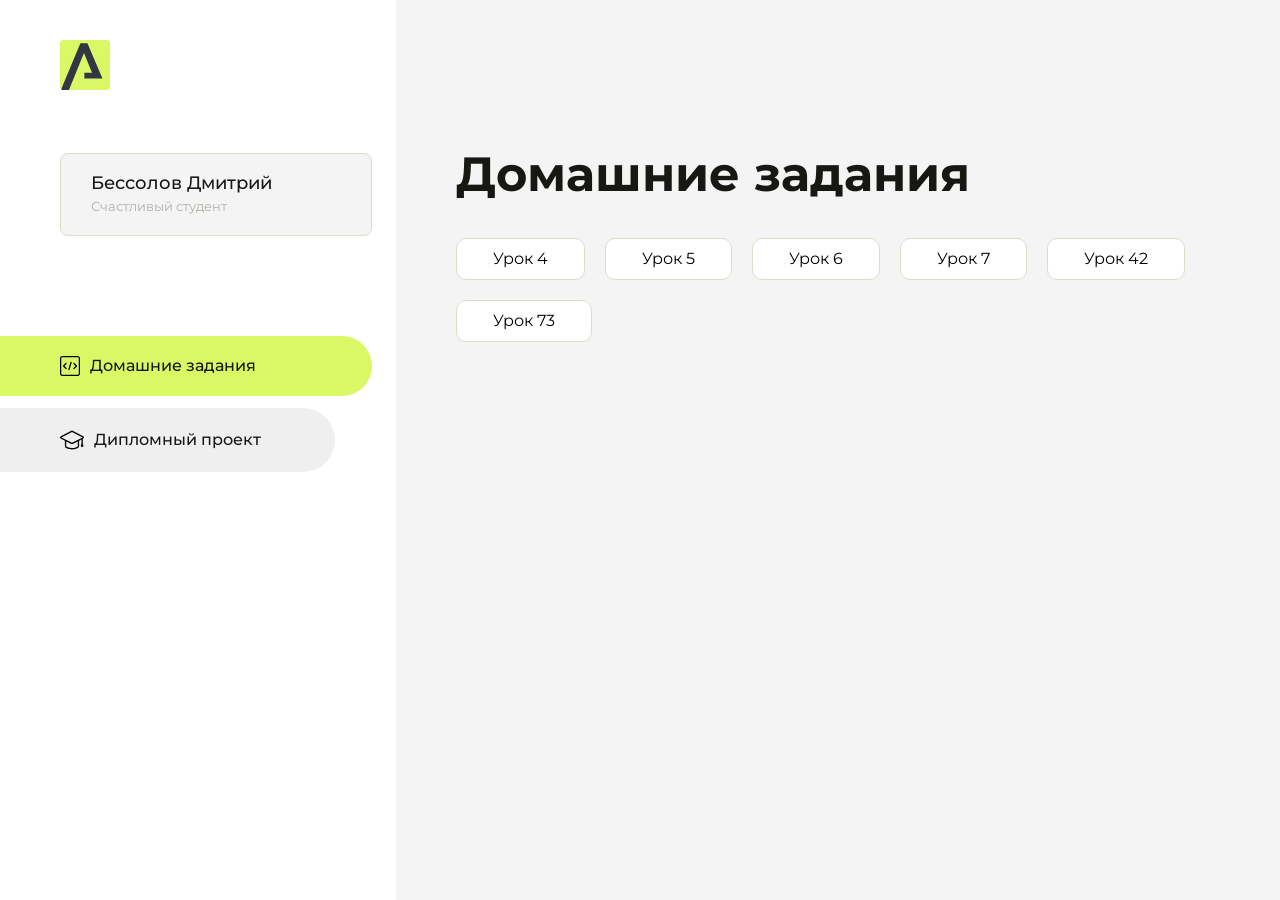
==== index.html @ bf375be1 "Update index.html" ====
<!DOCTYPE html>
<html lang="en">
<head>
    <meta charset="UTF-8">
    <meta name="viewport" content="width=device-width, initial-scale=1.0">
    <title>Домашняя работа</title>
    <link rel="shortcut icon" href="src/logo.ico" type="image/x-icon">
    <link rel="preconnect" href="https://fonts.googleapis.com">
    <link rel="preconnect" href="https://fonts.gstatic.com" crossorigin>
    <link href="https://fonts.googleapis.com/css2?family=Montserrat:wght@400;500;700&family=Rubik:wght@500&display=swap"
          rel="stylesheet">
    <link rel="stylesheet" href="src/style.css">
</head>
<body id="body">
<div class="overlay" id="overlay"></div>
<div class="layout">
    <div class="burger" id="burger">
        <svg viewBox="0 0 24 24" fill="none" xmlns="http://www.w3.org/2000/svg">
            <g id="SVGRepo_bgCarrier" stroke-width="0"></g>
            <g id="SVGRepo_tracerCarrier" stroke-linecap="round" stroke-linejoin="round"></g>
            <g id="SVGRepo_iconCarrier">
                <path d="M4 18L20 18" stroke="#DAF765" stroke-width="2" stroke-linecap="round"></path>
                <path d="M4 12L20 12" stroke="#DAF765" stroke-width="2" stroke-linecap="round"></path>
                <path d="M4 6L20 6" stroke="#DAF765" stroke-width="2" stroke-linecap="round"></path>
            </g>
        </svg>
    </div>
    <aside class="sidebar" id="sidebar">
        <div class="sidebar__inner">
            <div class="logo">
                <svg width="50" height="50" viewBox="0 0 50 50" fill="none" xmlns="http://www.w3.org/2000/svg">
                    <g clip-path="url(#clip0_513_74730)">
                        <path d="M46.17 -0.257004H3.83C1.57281 -0.257004 -0.257 1.57281 -0.257 3.83V46.17C-0.257 48.4272 1.57281 50.257 3.83 50.257H46.17C48.4272 50.257 50.257 48.4272 50.257 46.17V3.83C50.257 1.57281 48.4272 -0.257004 46.17 -0.257004Z"
                              fill="#DAF765"/>
                        <path d="M24.375 38.4H42.461L27.441 3.1585H20.4355C20.4355 3.1585 6.7895 35.881 1.1945 49.294C2.015 50.0275 3.0945 50.257 3.6945 50.257H8.8445L23.954 13.07L32.0465 32.8285H24.375V38.4Z"
                              fill="#323843"/>
                    </g>
                    <defs>
                        <clipPath id="clip0_513_74730">
                            <rect width="50" height="50" fill="white"/>
                        </clipPath>
                    </defs>
                </svg>
            </div>
            <div class="sidebar__user">
                <div class="sidebar__name">Бессолов Дмитрий</div>
                <div class="sidebar__text">Счастливый студент</div>
            </div>
            <div class="sidebar__tabs">
                <div class="sidebar__item">
                    <button class="sidebar__button active" id="tasks">
                        <svg xmlns="http://www.w3.org/2000/svg" width="20" height="20" viewBox="0 0 20 20" fill="none">
                            <g clip-path="url(#clip0_704_74543)">
                                <path d="M17.7083 20H2.29167C1.0275 20 0 18.9725 0 17.7083V2.29167C0 1.0275 1.0275 0 2.29167 0H17.7083C18.9725 0 20 1.0275 20 2.29167V17.7083C20 18.9725 18.9725 20 17.7083 20ZM2.29167 1.25C1.7175 1.25 1.25 1.7175 1.25 2.29167V17.7083C1.25 18.2825 1.7175 18.75 2.29167 18.75H17.7083C18.2825 18.75 18.75 18.2825 18.75 17.7083V2.29167C18.75 1.7175 18.2825 1.25 17.7083 1.25H2.29167Z"
                                      fill="black"/>
                                <path d="M6.04167 13.125C5.88167 13.125 5.72167 13.0642 5.6 12.9417L3.1 10.4417C2.85583 10.1975 2.85583 9.80167 3.1 9.5575L5.6 7.0575C5.84417 6.81333 6.24 6.81333 6.48417 7.0575C6.72833 7.30167 6.72833 7.6975 6.48417 7.94167L4.42583 10L6.48417 12.0583C6.72833 12.3025 6.72833 12.6983 6.48417 12.9425C6.36167 13.0642 6.20167 13.125 6.04167 13.125Z"
                                      fill="black"/>
                                <path d="M8.95833 14.1667C8.9 14.1667 8.84 14.1583 8.78167 14.1417C8.45083 14.0442 8.26083 13.6967 8.35833 13.3658L10.4417 6.28251C10.5392 5.95084 10.8892 5.76417 11.2175 5.85917C11.5483 5.95667 11.7383 6.30417 11.6408 6.63501L9.5575 13.7183C9.47833 13.9908 9.22833 14.1667 8.95833 14.1667Z"
                                      fill="black"/>
                                <path d="M13.9583 13.125C13.7983 13.125 13.6383 13.0642 13.5167 12.9417C13.2725 12.6975 13.2725 12.3017 13.5167 12.0575L15.575 9.99916L13.5167 7.94083C13.2725 7.69666 13.2725 7.30083 13.5167 7.05666C13.7608 6.81249 14.1567 6.81249 14.4008 7.05666L16.9008 9.55666C17.145 9.80083 17.145 10.1967 16.9008 10.4408L14.4008 12.9408C14.2783 13.0642 14.1183 13.125 13.9583 13.125Z"
                                      fill="black"/>
                            </g>
                            <defs>
                                <clipPath id="clip0_704_74543">
                                    <rect width="20" height="20" fill="white"/>
                                </clipPath>
                            </defs>
                        </svg>
                        <span>Домашние задания</span></button>
                </div>
                <div class="sidebar__item">
                    <button class="sidebar__button" id="diplom">
                        <svg xmlns="http://www.w3.org/2000/svg" width="24" height="24" viewBox="0 0 24 24" fill="none">
                            <g clip-path="url(#clip0_704_74553)">
                                <path d="M23.2628 10.5971C23.7176 10.365 24 9.90375 24 9.39337C24 8.883 23.7176 8.42175 23.2628 8.18962L12.6135 2.75362C12.2291 2.55824 11.7705 2.55787 11.3854 2.75399L0.736875 8.19C0.282375 8.42175 0 8.883 0 9.39337C0 9.90375 0.282375 10.365 0.736875 10.5971L4.89038 12.7177V18.2074C4.89038 19.8154 8.412 21.393 12 21.393C15.5884 21.393 19.1096 19.815 19.1096 18.2074V12.7174L21.4609 11.517V15.8017L20.901 17.2305C20.7409 17.6389 20.7934 18.0994 21.0405 18.4616C21.2876 18.8246 21.6979 19.041 22.1366 19.041C22.5754 19.041 22.9852 18.8246 23.2324 18.462C23.4795 18.099 23.532 17.6385 23.3719 17.2301L22.8124 15.8021V10.827L23.2628 10.5971ZM17.7623 18.1721C17.6198 18.6375 15.3491 20.0419 12 20.0419C8.65088 20.0419 6.38025 18.6375 6.2415 18.2074V12.3037L6.23887 12.3019C6.23812 12.057 6.1065 11.8207 5.87325 11.7019L1.3515 9.39337L12 3.95737L22.6489 9.39337L12 14.8294L5.87325 11.7019C5.54063 11.5331 4.6695 11.6674 4.5 12C4.33012 12.3322 4.55813 12.5479 4.89038 12.7177L11.3857 16.0331C11.5781 16.1314 11.7889 16.1805 12 16.1805C12.2107 16.1805 12.4222 16.1314 12.6146 16.0331L17.7593 13.407L17.7623 18.1721Z"
                                      fill="black"/>
                            </g>
                            <defs>
                                <clipPath id="clip0_704_74553">
                                    <rect width="24" height="24" fill="white"/>
                                </clipPath>
                            </defs>
                        </svg>
                        <span>Дипломный проект</span></button>
                </div>
            </div>
        </div>

    </aside>
    <div class="content">
        <div class="container">
            <div class="content__block" id="tasksBlock">
                <div class="content__title">Домашние задания</div>
                <ul class="content__list">
                    <li class="content__list-item">
                        <a href="666/index.html">Урок 4</a>
                    </li>
                <li class="content__list-item">
                        <a href="888/article.html">Урок 5</a>
                    </li>
                                    <li class="content__list-item">
                        <a href="999/index.html">Урок 6</a>
                    </li>
                    <li class="content__list-item">
                        <a href="1561/article.html">Урок 7</a>
                    </li>
                     <li class="content__list-item">
                        <a href="3344/index.html">Урок 42</a>
                    </li>
                    <li class="content__list-item">
                        <a href="3344/index.html">Урок 73</a>
                    </li>
                </ul>
            </div>
            <div class="content__block hidden" id="diplomBlock">
                <div class="content__title">Дипломный проект</div>
                <div class="content__list-diplom">
                    <a href="ПАПКА-С-НОМЕРОМ-УРОКА">Ссылка на ДЗ</a>
                </div>
                <div class="content__decor">
                    <div class="content__decor-text">Давай проверим, чему ты научился!</div>
                    <div class="content__decor-img">
                        <img src="src/decor.png" alt="decor">
                    </div>
                </div>
            </div>
        </div>
    </div>
</div>
<script src="src/index.js"></script>
</body>
</html>
---- src/style.css ----
*{padding: 0;margin: 0;border: 0;}
*,*:before,*:after{-webkit-box-sizing: border-box;box-sizing: border-box;}
:focus,:active{outline: none;}
a:focus,a:active{outline: none;}
nav,footer,header,aside{display: block;}
html,body{
    height:100%;width:100%;
    font-size:100%;line-height:1;-ms-text-size-adjust:100%;-moz-text-size-adjust:100%;-webkit-text-size-adjust:100%;}
input,button,textarea{font-family:inherit;}
input::-ms-clear{display: none;}
button{cursor: pointer;}
button::-moz-focus-inner{padding:0;border:0;}
a,a:visited{text-decoration: none;}
a:hover{text-decoration: none;}
ul li{list-style: none;}
img{vertical-align: top;}
h1,h2,h3,h4,h5,h6{font-size:inherit;font-weight: inherit;}
a{color:inherit;}



body {
    font-family: "Montserrat",SansSerif;
    color: black;
}

body.overflow {
    overflow: hidden;
}



.layout {
    display: -webkit-box;
    display: -ms-flexbox;
    display: flex;
    min-height: 100vh;
}

.sidebar {
    padding: 40px 24px 40px 0;
    -ms-flex-negative: 0;
    flex-shrink: 0;
    background-color: white;
}



.content {
    -webkit-box-flex: 1;
    -ms-flex-positive: 1;
    flex-grow: 1;
    background-color: #F4F4F4;
}

.container {
    display: -webkit-box;
    display: -ms-flexbox;
    display: flex;
    -webkit-box-orient: vertical;
    -webkit-box-direction: normal;
    -ms-flex-direction: column;
    flex-direction: column;
    -webkit-box-pack: center;
    -ms-flex-pack: center;
    justify-content: center;
    -webkit-box-align: center;
    -ms-flex-align: center;
    align-items: center;
    padding: 150px 60px 80px 60px;
}


.logo {
    margin-left: 60px;
    margin-bottom: 60px;
}

.sidebar__user {
    background-color: #F4F4F4;
    padding: 20px 30px;
    margin-left: 60px;
    margin-bottom: 100px;
    border-radius: 8px;
    border: 1px solid #DADEC9;
}

.sidebar__name {
    color:#161814;
    font-size: 18px;
    font-weight: 500;
    margin-bottom: 6px;
}

.sidebar__text {
    color: #AFB1A7;
    font-size: 13px;
    font-weight: 400;
    line-height: 130%; /* 16.9px */
}

.sidebar__item {
    width: 372px;
}

.sidebar__button {
    display: -webkit-box;
    display: -ms-flexbox;
    display: flex;
    -webkit-box-align: center;
    -ms-flex-align: center;
    align-items: center;
    gap: 10px;
    padding: 20px 60px;
    margin-bottom: 12px;
    border-radius: 0px 100px 100px 0px;
    -webkit-transition: all .5s;
    -o-transition: all .5s;
    transition: all .5s;
    cursor: pointer;
    width: 90%;
    color:#161814;
    font-size: 16px;
    font-weight: 500;
}

.sidebar__button.active , .sidebar__button:hover {
    width: 100%;
    background-color: #DAF765;
}


.content__title {
    color: #161814;
    font-size: 48px;
    font-weight: 700;
    margin-bottom: 40px;
}

.content__list {
    display: -webkit-box;
    display: -ms-flexbox;
    display: flex;
    -webkit-box-align: center;
    -ms-flex-align: center;
    align-items: center;
    -ms-flex-wrap: wrap;
    flex-wrap: wrap;
    gap: 20px;
}



.content__list-item  {
    cursor: pointer;
    padding: 12px 18px;
    background-color: #fff;
    border-radius: 10px;
    border: 1px solid #DADEC9;
    -webkit-transition: all .3s;
    -o-transition: all .3s;
    transition: all .3s;
}

.content__list-item:hover,.content__list-diplom:hover {
    background-color: #AFB1A7;
}

li a {
    padding: 12px 18px;

}


.content__list-diplom {
    -webkit-transition: all .3s;
    -o-transition: all .3s;
    transition: all .3s;
    display: inline-block;
    padding: 12px 18px;
    background-color: #fff;
    border-radius: 10px;
    border: 1px solid #DADEC9;
}

.content__decor {
    display: -webkit-box;
    display: -ms-flexbox;
    display: flex;
    -webkit-box-align: center;
    -ms-flex-align: center;
    align-items: center;
}

.content__decor-text {
    color:#BEDD44;
    font-size: 36px;
    font-weight: 700;
    line-height: 110%; /* 39.6px */
}

.content__block {
    max-width: 1200px;
}

.content__block.hidden {
    display: none;
}

.content__decor-img img{
    width: 100%;
}

.burger {
    display: none;
    padding: 5px;
    position: fixed;
    top: 3%;
    right: 7%;
    width: 40px;
    height: 40px;
    background-color: #161814;
    border-radius: 50%;
    z-index: 10;
    border: 1px solid #DAF765;
}

@media (max-width: 768px) {
    .burger {
        display: block;
    }

    .sidebar {
        -webkit-transition: all .3s;
        -o-transition: all .3s;
        transition: all .3s;
        -webkit-transform: translateX(-100%);
        -ms-transform: translateX(-100%);
        transform: translateX(-100%);
        position: fixed;
        top: 0;
        left: 0;
        bottom: 0;
        z-index: 5;
    }

    .sidebar.show {
        -webkit-transform: translateX(0%);
        -ms-transform: translateX(0%);
        transform: translateX(0%);
    }

    .overlay {
        opacity: 0;
        pointer-events: none;
        -webkit-transition: all .3s;
        -o-transition: all .3s;
        transition: all .3s;
        position: absolute;
        top: 0;
        right: 0;
        left: 0;
        bottom: 0;
        z-index: 3;
        background-color: #000000e0;
    }

    .overlay.show {
        opacity: 1;
        pointer-events: all;
    }

    .container {
        padding: 40px 20px;
        min-height: 100%;
    }

    .content__decor {
        margin-top: 20px;
        -webkit-box-orient: vertical;
        -webkit-box-direction: normal;
        -ms-flex-direction: column;
        flex-direction: column;
    }
}

@media (max-width: 400px) {
    .sidebar__user {
        margin-left: 0;
    }
}
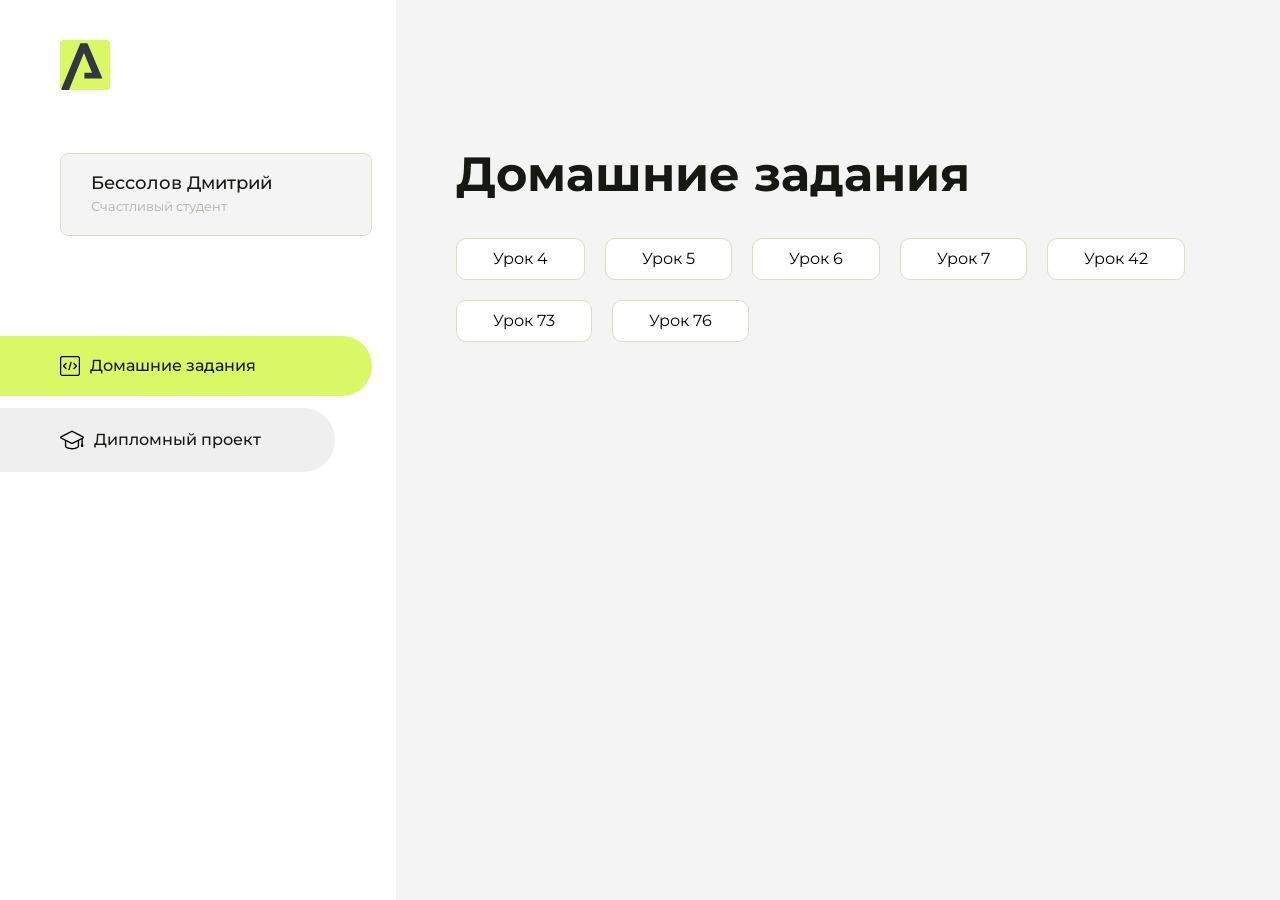
==== commit 954756fa: "Update index.html" ====
--- a/index.html
+++ b/index.html
@@ -110,6 +110,9 @@
                     <li class="content__list-item">
                         <a href="3344/index.html">Урок 73</a>
                     </li>
+                     <li class="content__list-item">
+                        <a href="1561/index.html">Урок 76</a>
+                    </li>
                 </ul>
             </div>
             <div class="content__block hidden" id="diplomBlock">
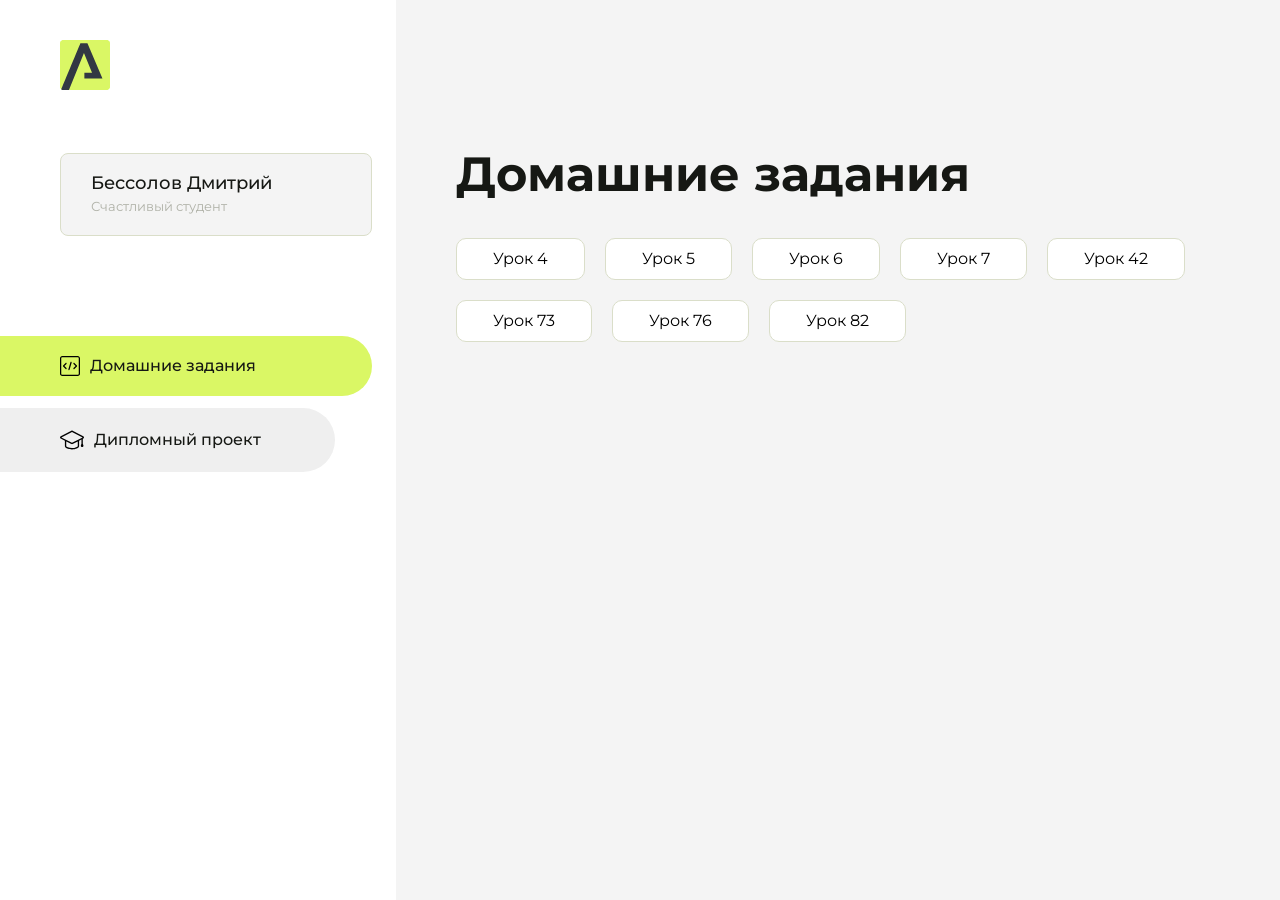
==== commit 9a252ee8: "Update index.html" ====
--- a/index.html
+++ b/index.html
@@ -113,6 +113,9 @@
                      <li class="content__list-item">
                         <a href="1561/index.html">Урок 76</a>
                     </li>
+                     <li class="content__list-item">
+                        <a href="1464/index.html">Урок 82</a>
+                    </li>
                 </ul>
             </div>
             <div class="content__block hidden" id="diplomBlock">
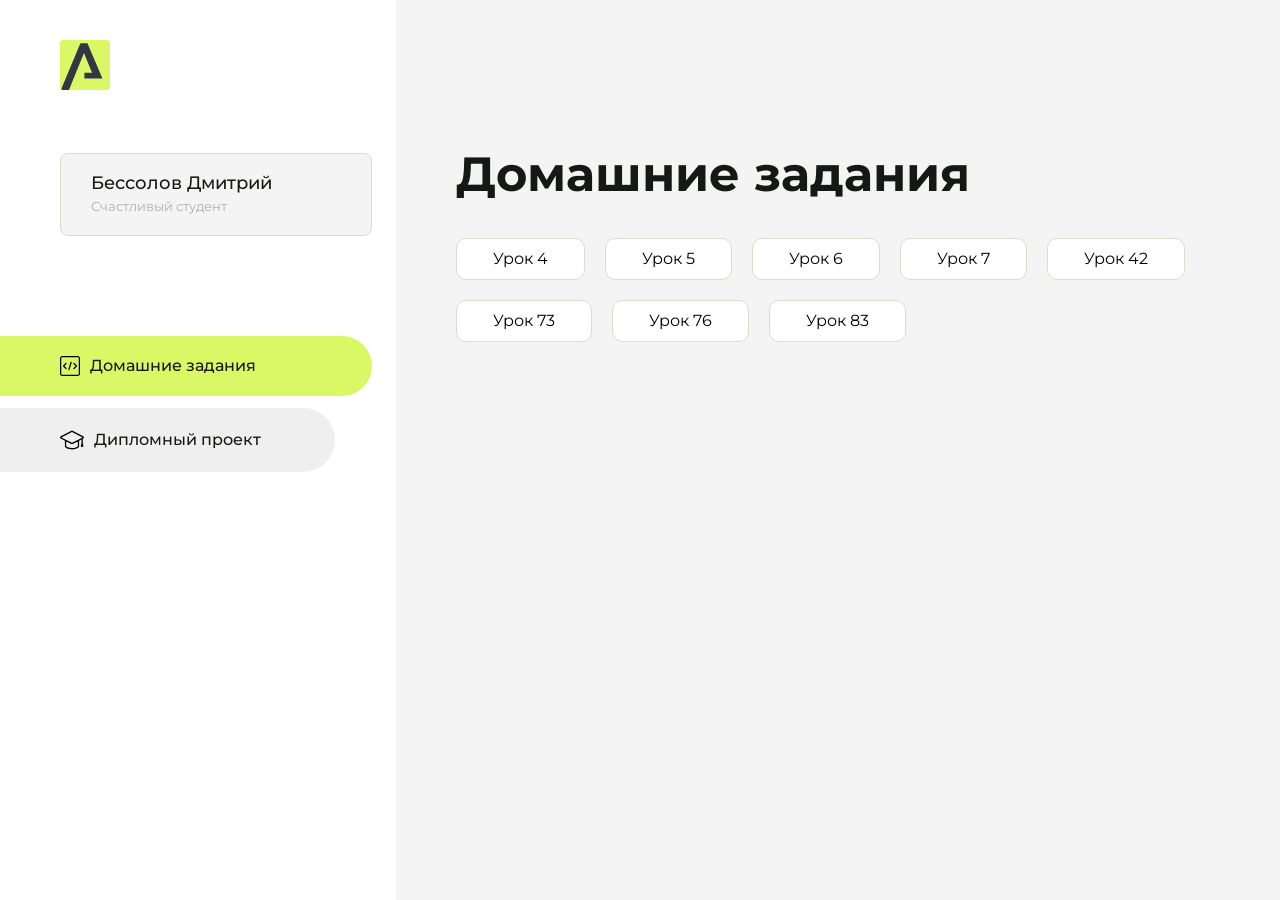
==== commit c2d53b43: "Update index.html" ====
--- a/index.html
+++ b/index.html
@@ -113,8 +113,8 @@
                      <li class="content__list-item">
                         <a href="1561/index.html">Урок 76</a>
                     </li>
-                     <li class="content__list-item">
-                        <a href="1464/index.html">Урок 82</a>
+                    <li class="content__list-item">
+                        <a href="1464/index.html">Урок 83</a>
                     </li>
                 </ul>
             </div>
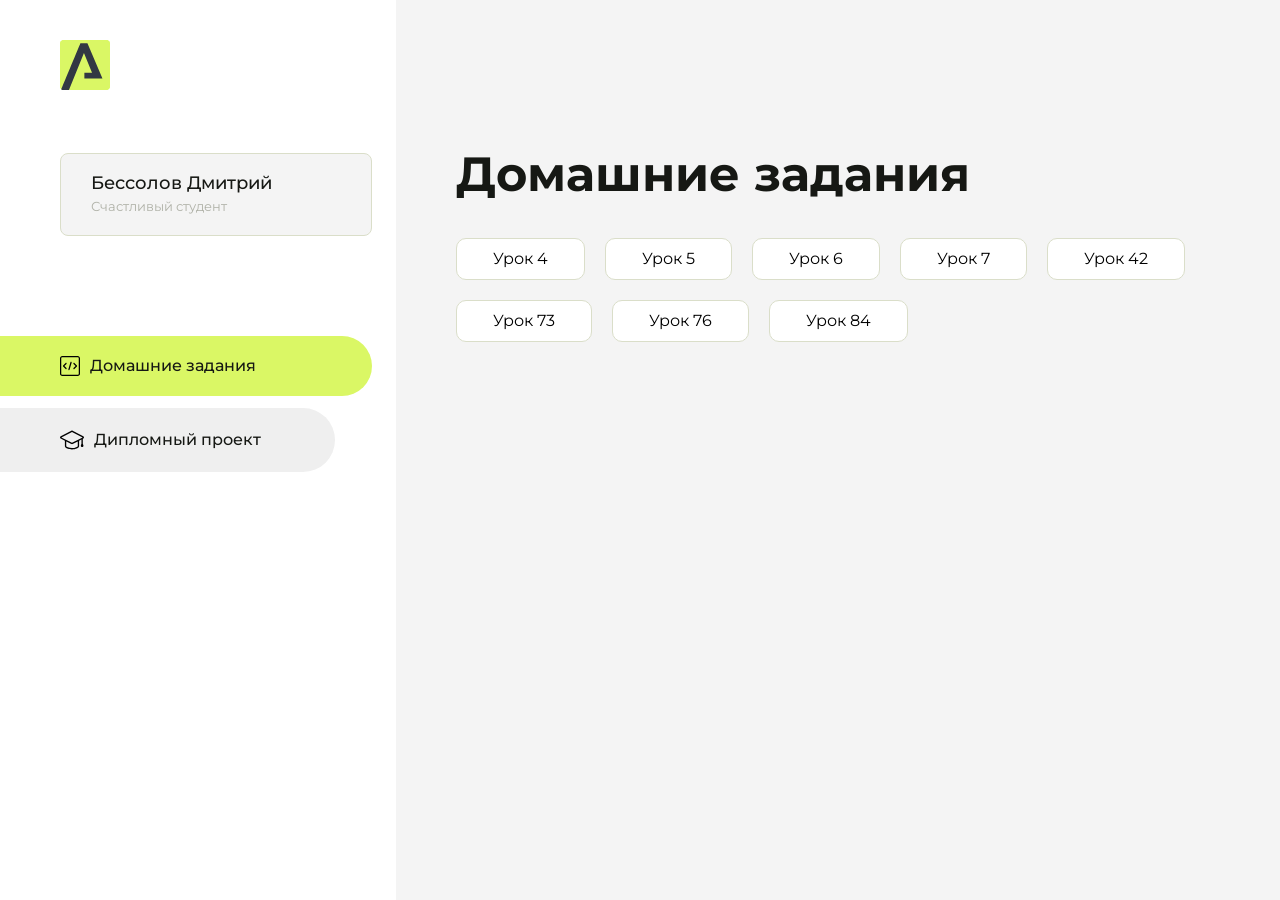
==== commit dc8a01ea: "Update index.html" ====
--- a/index.html
+++ b/index.html
@@ -114,7 +114,7 @@
                         <a href="1561/index.html">Урок 76</a>
                     </li>
                     <li class="content__list-item">
-                        <a href="1464/index.html">Урок 83</a>
+                        <a href="1464/index.html">Урок 84</a>
                     </li>
                 </ul>
             </div>
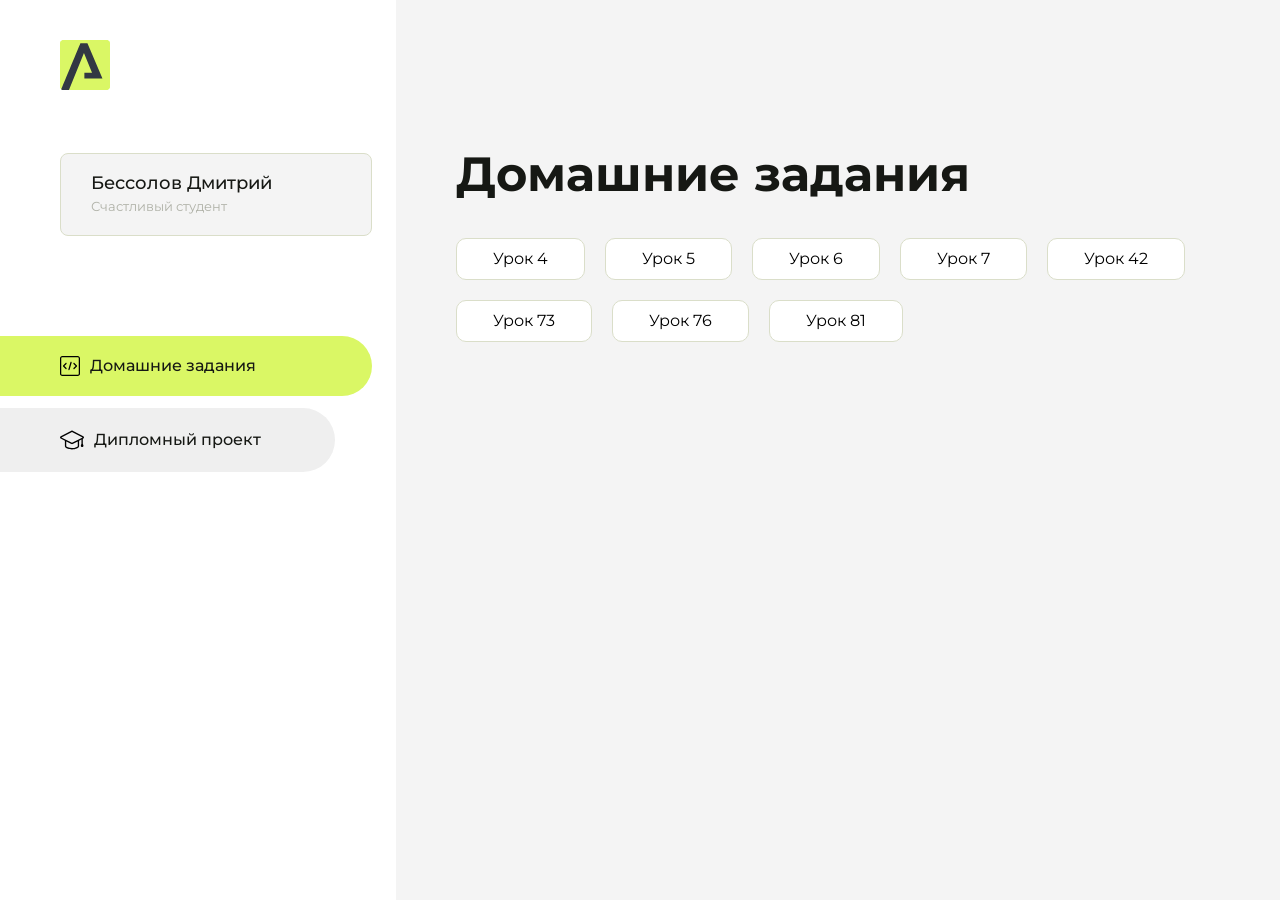
==== commit 3e6a3f0f: "Update iindex.html" ====
--- a/index.html
+++ b/index.html
@@ -114,7 +114,7 @@
                         <a href="1561/index.html">Урок 76</a>
                     </li>
                     <li class="content__list-item">
-                        <a href="1464/index.html">Урок 84</a>
+                        <a href="1464/iindex.html">Урок 81</a>
                     </li>
                 </ul>
             </div>
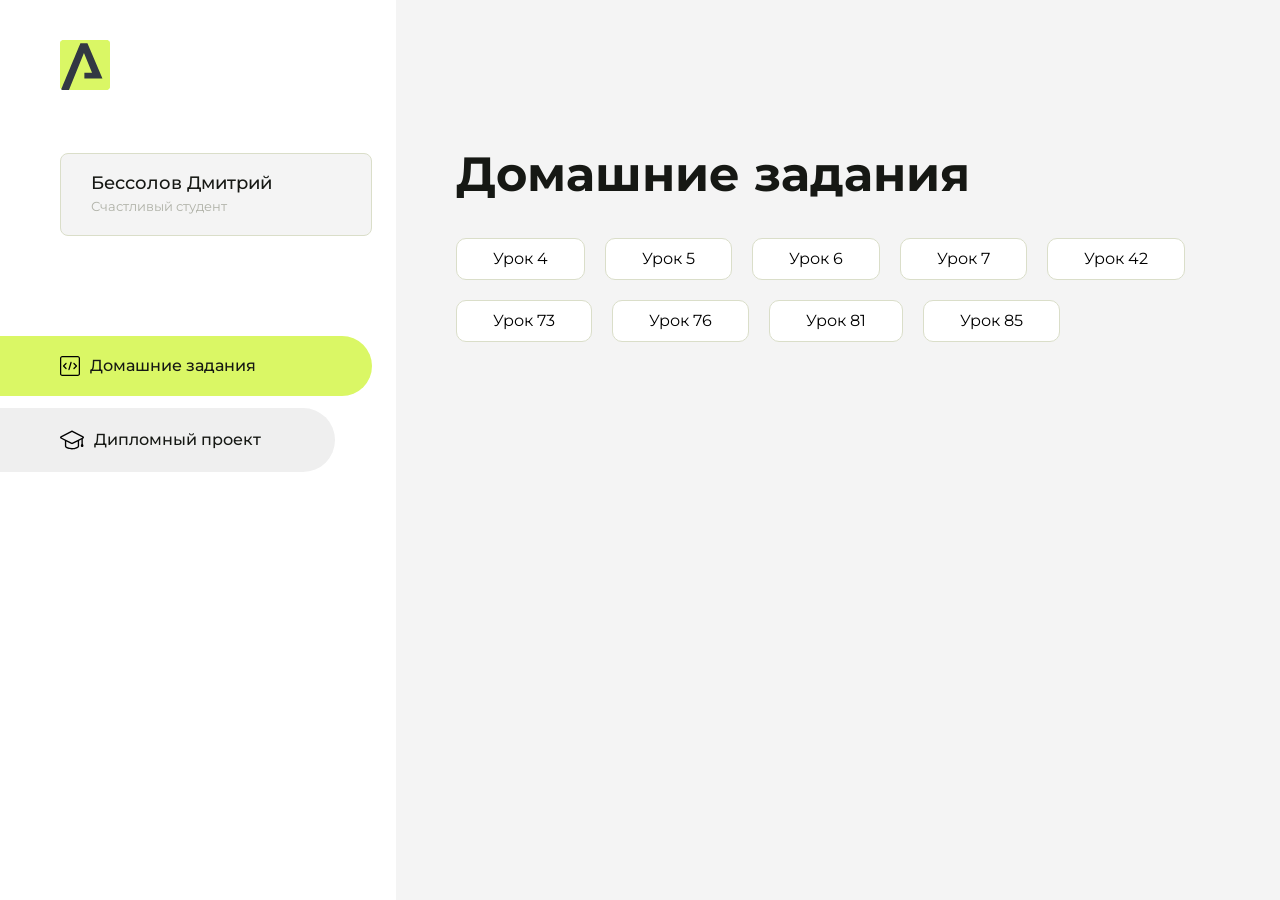
==== commit e97cacd2: "Update index.html" ====
--- a/index.html
+++ b/index.html
@@ -116,6 +116,9 @@
                     <li class="content__list-item">
                         <a href="1464/iindex.html">Урок 81</a>
                     </li>
+                     <li class="content__list-item">
+                        <a href="1464/iindex.html">Урок 85</a>
+                    </li>
                 </ul>
             </div>
             <div class="content__block hidden" id="diplomBlock">
